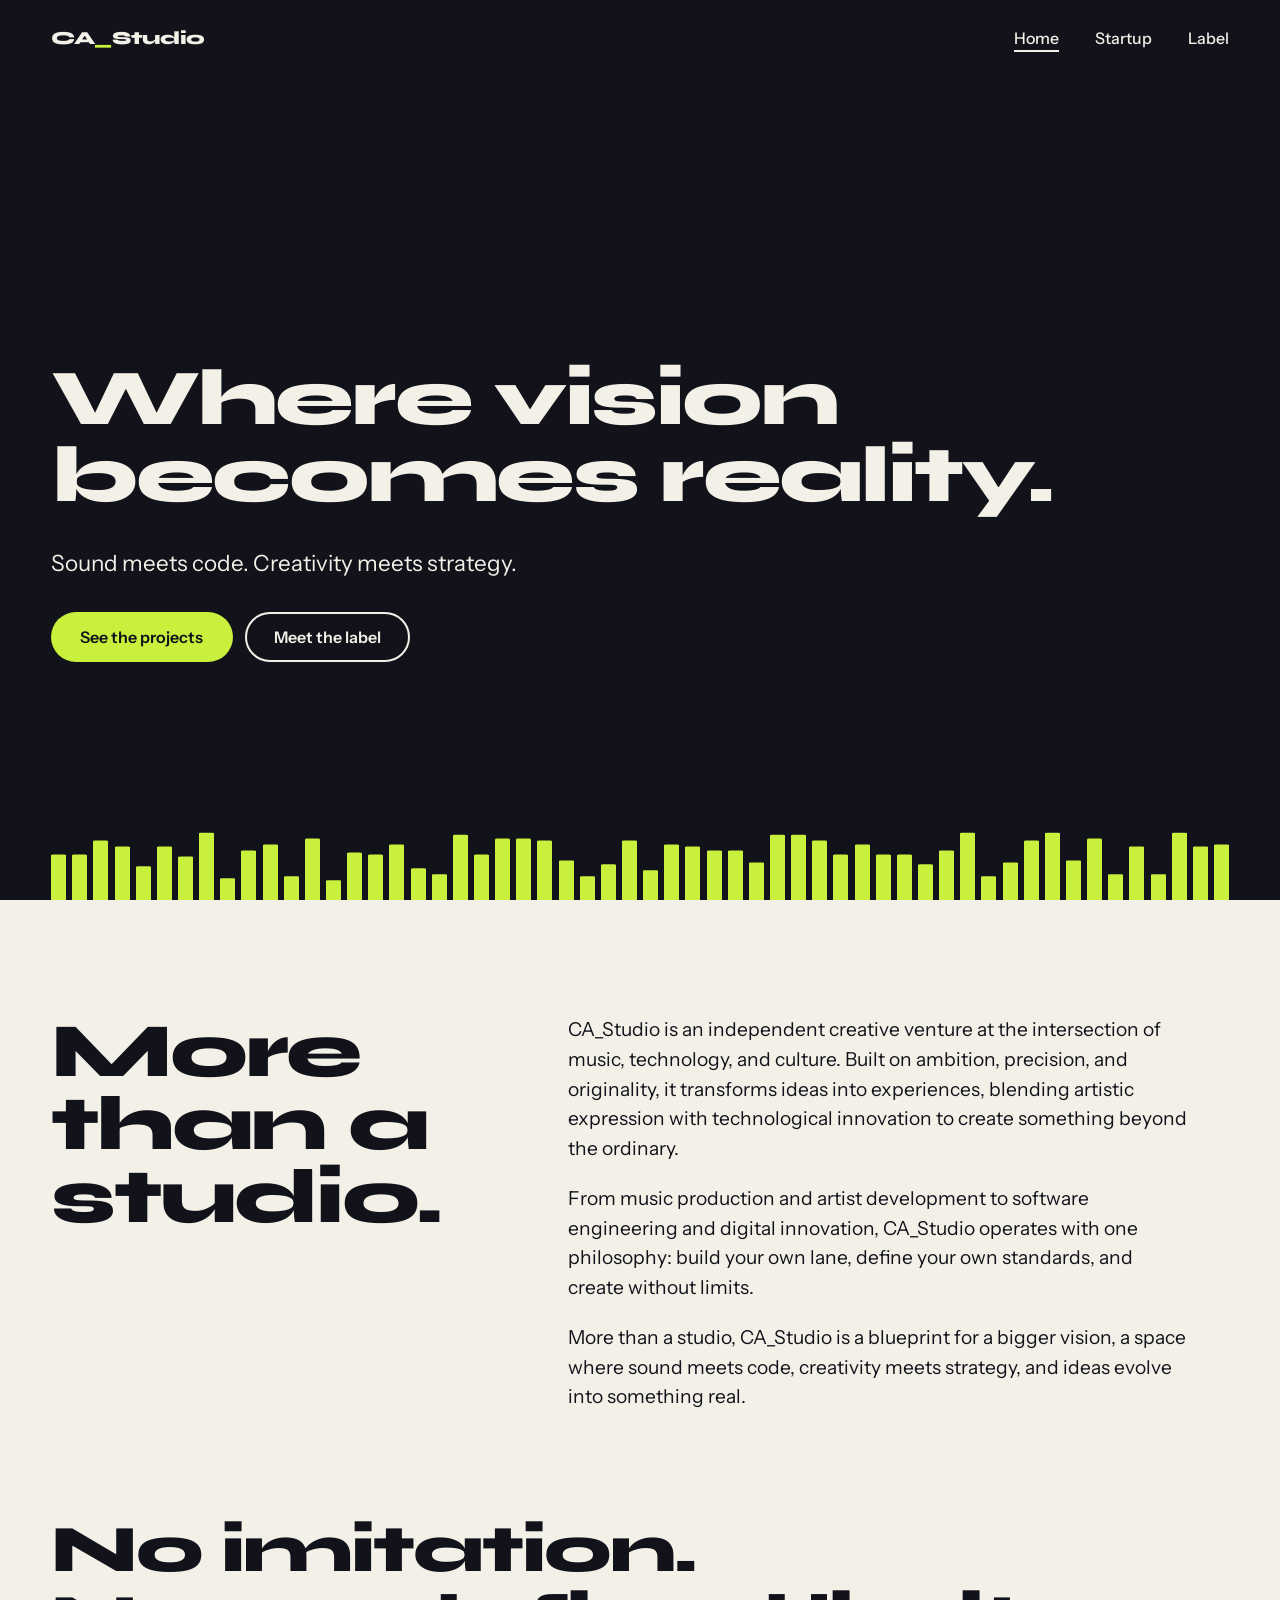
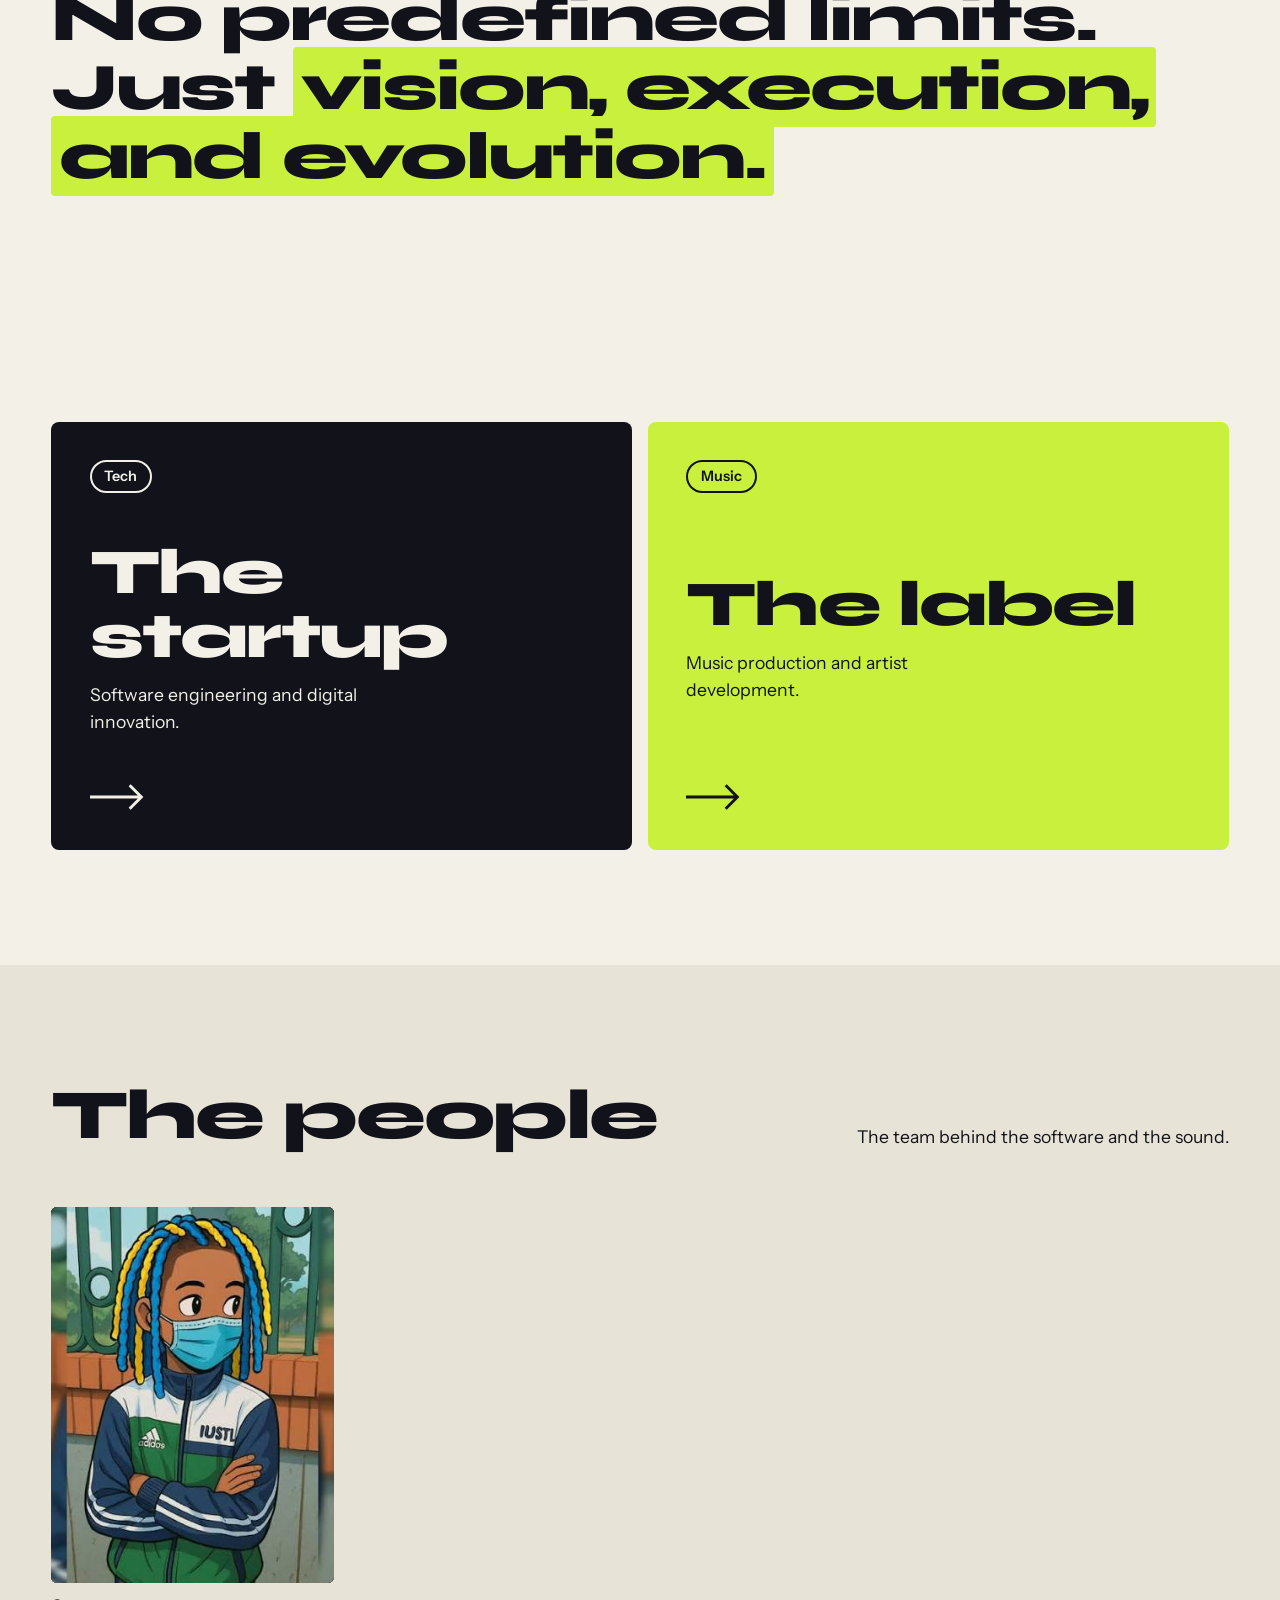
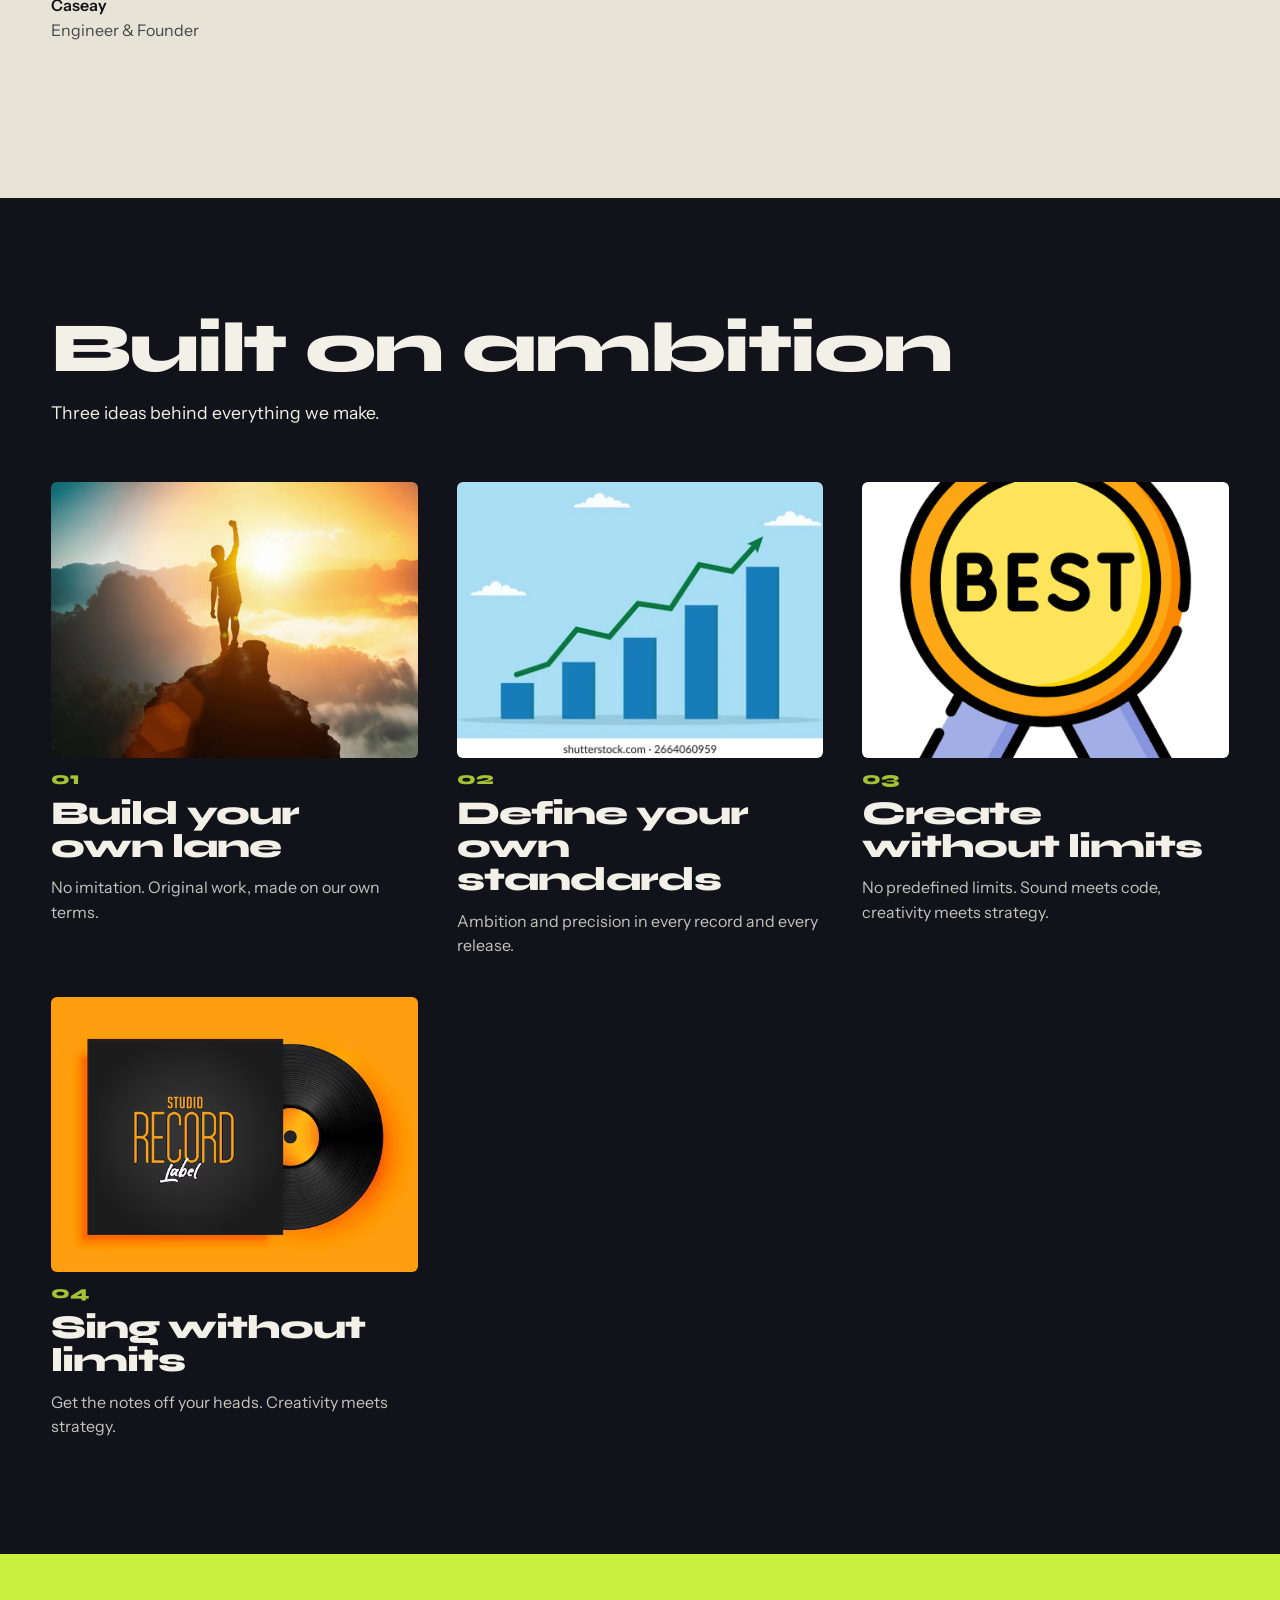
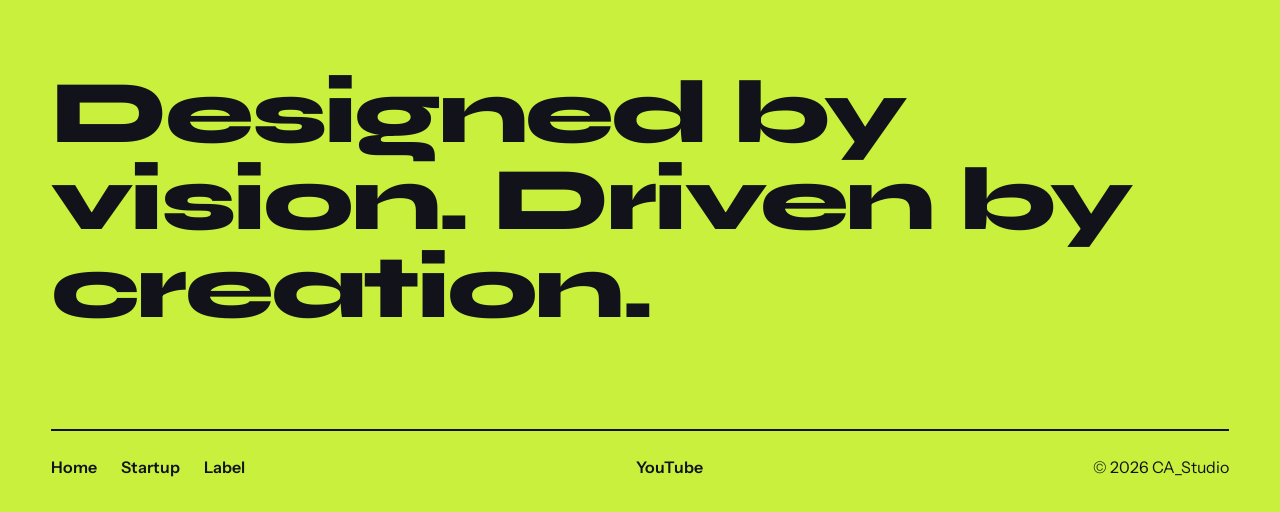
==== index.html @ f29d7f5f "first commit" ====
<!doctype html>
<html lang="en">
<head>
  <meta charset="utf-8">
  <meta name="viewport" content="width=device-width, initial-scale=1">
  <title>CA_Studio | Where Vision Becomes Reality</title>
  <meta name="description" content="CA_Studio is an independent creative venture at the intersection of music, technology, and culture.">
  <meta name="theme-color" content="#12131A">
  <link rel="preconnect" href="https://fonts.googleapis.com">
  <link rel="preconnect" href="https://fonts.gstatic.com" crossorigin>
  <link href="https://fonts.googleapis.com/css2?family=Instrument+Sans:wght@400;500;600&family=Syne:wght@600;700;800&display=swap" rel="stylesheet">
  <link rel="stylesheet" href="style.css">
  <script>document.documentElement.classList.add('js');</script>
</head>
<body data-page="home">

<header class="site-head">
  <nav class="nav" aria-label="Main">
    <a class="logo" href="index.html" aria-label="CA_Studio, home"><span class="logo-text">CA<span class="us">_</span>Studio</span></a>
    <ul>
      <li><a href="index.html" aria-current="page">Home</a></li>
      <li><a href="startup.html">Startup</a></li>
      <li><a href="label.html">Label</a></li>
    </ul>
  </nav>
</header>

<main>
  <section class="hero dark">
    <div class="wrap hero-inner">
      <h1>
        <span class="line"><span style="--i:0">Where vision</span></span>
        <span class="line"><span style="--i:1">becomes reality.</span></span>
      </h1>
      <p class="lede">Sound meets code. Creativity meets strategy.</p>
      <div class="actions">
        <a class="btn btn-lime" href="startup.html">See the projects</a>
        <a class="btn btn-line" href="label.html">Meet the label</a>
      </div>
    </div>
    <div class="wave" aria-hidden="true"></div>
  </section>

  <section class="about paper" aria-labelledby="aboutTitle">
    <div class="wrap">
      <div class="about-grid">
        <h2 id="aboutTitle" class="reveal">More than a studio.</h2>
        <div class="about-copy reveal" style="--d:90ms">
          <p>CA_Studio is an independent creative venture at the intersection of music, technology, and culture. Built on ambition, precision, and originality, it transforms ideas into experiences, blending artistic expression with technological innovation to create something beyond the ordinary.</p>
          <p>From music production and artist development to software engineering and digital innovation, CA_Studio operates with one philosophy: build your own lane, define your own standards, and create without limits.</p>
          <p>More than a studio, CA_Studio is a blueprint for a bigger vision, a space where sound meets code, creativity meets strategy, and ideas evolve into something real.</p>
        </div>
      </div>
      <p class="statement reveal">
        <span>No imitation.</span>
        <span>No predefined limits.</span>
        <span>Just <mark>vision, execution, and evolution.</mark></span>
      </p>
    </div>
  </section>

  <section class="doors paper" aria-labelledby="doorsTitle">
    <div class="wrap">
      <h2 class="sr-only" id="doorsTitle">Explore CA_Studio</h2>
      <div class="door-grid">
        <a class="door door-ink reveal" href="startup.html">
          <span class="door-tag">Tech</span>
          <span>
            <span class="door-title">The startup</span>
            <span class="door-text">Software engineering and digital innovation.</span>
          </span>
          <svg class="arrow" viewBox="0 0 48 24" aria-hidden="true"><path d="M0 12h44M34 2l10 10-10 10" fill="none" stroke="currentColor" stroke-width="2.5"/></svg>
        </a>
        <a class="door door-lime reveal" href="label.html" style="--d:90ms">
          <span class="door-tag">Music</span>
          <span>
            <span class="door-title">The label</span>
            <span class="door-text">Music production and artist development.</span>
          </span>
          <svg class="arrow" viewBox="0 0 48 24" aria-hidden="true"><path d="M0 12h44M34 2l10 10-10 10" fill="none" stroke="currentColor" stroke-width="2.5"/></svg>
        </a>
      </div>
    </div>
  </section>

  <section class="people paper-2" aria-labelledby="peopleTitle">
    <div class="wrap">
      <div class="sec-head reveal">
        <h2 id="peopleTitle">The people</h2>
        <p>The team behind the software and the sound.</p>
      </div>
      <div class="team-grid" id="team"></div>
    </div>
  </section>

  <section class="ambitions dark" aria-labelledby="ambTitle">
    <div class="wrap">
      <div class="sec-head reveal">
        <h2 id="ambTitle">Built on ambition</h2>
        <p>Three ideas behind everything we make.</p>
      </div>
      <div class="amb-grid" id="ambitions"></div>
    </div>
  </section>
</main>

<footer class="foot">
  <div class="wrap">
    <h2>Designed by vision. Driven by creation.</h2>
    <a class="btn btn-ink" data-mail href="#" hidden></a>
    <div class="foot-row">
      <nav aria-label="Footer">
        <a href="index.html">Home</a>
        <a href="startup.html">Startup</a>
        <a href="label.html">Label</a>
      </nav>
      <div class="socials" id="socials"></div>
      <p>&copy; <span id="year">2026</span> CA_Studio</p>
    </div>
  </div>
</footer>

<script src="data.js"></script>
<script src="script.js"></script>
</body>
</html>
---- style.css ----
:root {
  --ink: #12131A;
  --ink-2: #1C1E29;
  --ink-3: #2B2E3F;
  --paper: #F3F0E8;
  --paper-2: #E7E3D7;
  --lime: #C8F03C;
  --head: 'Syne', system-ui, -apple-system, 'Segoe UI', sans-serif;
  --body: 'Instrument Sans', system-ui, -apple-system, 'Segoe UI', sans-serif;
  --pad: clamp(1.25rem, 4vw, 3.5rem);
  --max: 1280px;
  --ease: cubic-bezier(.2, .8, .2, 1);
}

*, *::before, *::after { box-sizing: border-box; margin: 0; }
html { scroll-behavior: smooth; -webkit-text-size-adjust: 100%; }
body {
  font-family: var(--body);
  background: var(--paper); color: var(--ink);
  line-height: 1.55; -webkit-font-smoothing: antialiased;
}
ul { list-style: none; padding: 0; }
img { max-width: 100%; }
a { color: inherit; }

:focus-visible { outline: 3px solid currentColor; outline-offset: 3px; }
.dark .btn:focus-visible { outline-color: var(--lime); }
.paper .btn:focus-visible, .foot .btn:focus-visible { outline-color: var(--ink); }

.sr-only {
  position: absolute; width: 1px; height: 1px; margin: -1px; padding: 0;
  overflow: hidden; clip: rect(0 0 0 0); white-space: nowrap; border: 0;
}
.wrap { max-width: var(--max); margin-inline: auto; padding-inline: var(--pad); }

h1, h2, h3 { font-family: var(--head); font-weight: 800; letter-spacing: -.03em; line-height: 1; }

/* ---------- Header ---------- */
.site-head { position: absolute; inset: 0 0 auto 0; z-index: 5; color: var(--paper); }
body[data-page="label"] .site-head { color: var(--ink); }
.nav {
  display: flex; justify-content: space-between; align-items: center;
  max-width: var(--max); margin-inline: auto; padding: 1.5rem var(--pad);
}
.logo { display: inline-flex; align-items: center; gap: .6rem; text-decoration: none; font-family: var(--head); font-weight: 800; font-size: 1.15rem; letter-spacing: -.02em; }
.logo-mark {
  display: grid; place-items: center; width: 2.1rem; height: 2.1rem;
  background: var(--lime); color: var(--ink); border-radius: 6px; font-size: .95rem;
  transition: transform .4s var(--ease);
}
.logo:hover .logo-mark { transform: rotate(-8deg); }
.us { display: inline-block; color: var(--lime); transition: transform .3s var(--ease); }
.logo:hover .us { transform: translateY(-.18em); }
body[data-page="label"] .us { color: inherit; }
body[data-page="label"] .logo-mark { background: var(--ink); color: var(--lime); }
.nav ul { display: flex; gap: clamp(1rem, 3vw, 2.25rem); }
.nav ul a {
  text-decoration: none; font-weight: 500; padding: .25rem 0;
  background: linear-gradient(currentColor, currentColor) 0 100% / 0 2px no-repeat;
  transition: background-size .3s var(--ease);
}
.nav ul a:hover, .nav ul a:focus-visible, .nav ul a[aria-current="page"] { background-size: 100% 2px; }

/* ---------- Buttons ---------- */
.btn {
  display: inline-flex; align-items: center; justify-content: center; gap: .6rem;
  padding: .95rem 1.7rem; border: 2px solid transparent; border-radius: 999px;
  font: 600 1rem/1 var(--body); text-decoration: none; cursor: pointer;
  transition: transform .25s var(--ease), background .25s, color .25s;
}
.btn[hidden] { display: none; }
.btn:hover { transform: translateY(-2px); }
.btn-lime { background: var(--lime); color: var(--ink); }
.btn-line { border-color: var(--paper); color: var(--paper); }
.btn-line:hover { background: var(--paper); color: var(--ink); }
.btn-ink { background: var(--ink); color: var(--paper); }
.btn-ink:hover { background: var(--ink-3); }

/* ---------- Hero ---------- */
.hero {
  position: relative; overflow: hidden;
  min-height: 100svh;
  display: flex; flex-direction: column; justify-content: flex-end;
  padding-top: 8rem;
  background: var(--ink); color: var(--paper);
}
.hero-short { min-height: 64svh; }
.hero-inner { position: relative; z-index: 2; width: 100%; padding-bottom: clamp(3rem, 8vw, 6rem); }
.hero:not(.hero-short) .hero-inner { padding-bottom: calc(22svh + 2.5rem); }
.hero-short .hero-inner { padding-bottom: clamp(6rem, 18svh, 10rem); }
.hero.on-lime { background: var(--lime); color: var(--ink); }
.grid-bg {
  background-image:
    linear-gradient(rgba(243, 240, 232, .07) 1px, transparent 1px),
    linear-gradient(90deg, rgba(243, 240, 232, .07) 1px, transparent 1px);
  background-size: 56px 56px;
  background-color: var(--ink);
}

.hero h1 { font-size: clamp(2.4rem, 6.2vw, 6rem); line-height: .98; max-width: 16ch; }
.hero-short h1 { font-size: clamp(3.5rem, 11vw, 10rem); max-width: none; }
.line { display: block; overflow: hidden; padding-bottom: .14em; margin-bottom: -.14em; }
.line > span {
  display: block; transform: translateY(110%);
  animation: rise 1s var(--ease) forwards;
  animation-delay: calc(var(--i) * 130ms + 120ms);
}
.lede {
  max-width: 44ch; margin-top: clamp(1.25rem, 3vw, 2rem);
  font-size: clamp(1.1rem, 1.8vw, 1.4rem); line-height: 1.45;
  animation: fade .9s ease .75s both;
}
.actions { display: flex; flex-wrap: wrap; gap: .75rem; margin-top: 2rem; animation: fade .9s ease .95s both; }

/* the sound wave: tech meets music */
.wave {
  position: absolute; left: 0; right: 0; bottom: 0; z-index: 1;
  height: 22svh; display: flex; align-items: flex-end; gap: clamp(3px, .5vw, 8px);
  padding-inline: var(--pad);
}
.hero-short .wave { height: 16svh; }
.wave i {
  flex: 1; height: 100%; border-radius: 2px 2px 0 0;
  background: var(--lime); transform-origin: bottom;
  transform: scaleY(var(--lo, .2));
  animation: wave var(--dur, 1.4s) ease-in-out var(--dl, 0s) infinite alternate;
}
.on-lime .wave i { background: var(--ink); }

/* ---------- Sections ---------- */
.paper { background: var(--paper); color: var(--ink); }
.paper-2 { background: var(--paper-2); color: var(--ink); }
.dark { background: var(--ink); color: var(--paper); }
section:not(.hero) { padding: clamp(4rem, 9vw, 8rem) 0; }

.sec-head { display: flex; justify-content: space-between; align-items: flex-end; flex-wrap: wrap; gap: 1rem 3rem; margin-bottom: clamp(2rem, 5vw, 3.5rem); }
.sec-head h2 { font-size: clamp(2.25rem, 5.5vw, 5rem); }
.sec-head p { max-width: 34ch; font-size: 1.1rem; }

/* about */
.about-grid { display: grid; grid-template-columns: .8fr 1.2fr; gap: clamp(2rem, 6vw, 6rem); align-items: start; }
.about h2 { font-size: clamp(2.5rem, 6vw, 5.5rem); line-height: .95; }
.about-copy p { max-width: 48ch; font-size: clamp(1.1rem, 1.5vw, 1.3rem); }
.about-copy p + p { margin-top: 1.25rem; }
.statement { margin-top: clamp(3.5rem, 8vw, 7rem); font: 800 clamp(1.9rem, 5.2vw, 4.75rem)/1.04 var(--head); letter-spacing: -.03em; }
.statement span { display: block; }
.statement mark {
  color: inherit; border-radius: 4px; padding: 0 .12em;
  background: linear-gradient(var(--lime), var(--lime)) 0 0 / 100% 100% no-repeat;
  -webkit-box-decoration-break: clone; box-decoration-break: clone;
}
.js .statement mark { background-size: 0% 100%; }
.js .statement.in mark { background-size: 100% 100%; transition: background-size 1s var(--ease) .5s; }

/* doors */
.doors { padding-block: clamp(2.5rem, 6vw, 5rem); }
.door-grid { display: grid; grid-template-columns: 1fr 1fr; gap: 1rem; }
.door {
  display: flex; flex-direction: column; justify-content: space-between; gap: 3rem;
  min-height: clamp(260px, 32vw, 420px);
  padding: clamp(1.5rem, 3vw, 2.5rem); border-radius: 8px; text-decoration: none;
}
.door-ink { background: var(--ink); color: var(--paper); }
.door-lime { background: var(--lime); color: var(--ink); }
.door-tag { align-self: flex-start; padding: .2rem .8rem; border: 2px solid currentColor; border-radius: 999px; font-size: .9rem; font-weight: 600; }
.door-title { display: block; font-family: var(--head); font-weight: 800; font-size: clamp(2.25rem, 5vw, 4.5rem); line-height: 1; letter-spacing: -.03em; }
.door-text { display: block; margin-top: .75rem; max-width: 28ch; font-size: 1.1rem; }
.door .arrow { width: 56px; height: 28px; transition: transform .4s var(--ease); }
.door:hover .arrow, .door:focus-visible .arrow { transform: translateX(10px); }

/* shared media + generated art */
.media { position: relative; overflow: hidden; border-radius: 6px; background: var(--ink); }
.r-34 { aspect-ratio: 3 / 4; }
.r-45 { aspect-ratio: 4 / 5; }
.r-43 { aspect-ratio: 4 / 3; }
.r-169 { aspect-ratio: 16 / 10; }
.media img {
  position: absolute; inset: 0; width: 100%; height: 100%; object-fit: cover;
  opacity: 0; transition: opacity .7s, transform .8s var(--ease);
}
.media img.on { opacity: 1; }
.art {
  position: absolute; inset: 0; display: flex; align-items: flex-end; padding: 1rem; color: var(--paper);
}
.art span { font: 800 clamp(2rem, 5vw, 3.75rem)/1 var(--head); letter-spacing: -.03em; }
.art-0 { background: radial-gradient(circle at 70% 30%, var(--lime) 0 22%, transparent 22.5%), var(--ink); }
.art-1 { background: repeating-linear-gradient(135deg, var(--ink-2) 0 16px, var(--ink-3) 16px 32px); }
.art-2 { background: repeating-radial-gradient(circle at 30% 70%, var(--ink) 0 12px, var(--ink-3) 12px 14px); }
.art-3 { background: radial-gradient(var(--lime) 2px, transparent 2.6px) 0 0 / 20px 20px, var(--ink); }

/* team */
.team-grid { display: grid; grid-template-columns: repeat(4, 1fr); gap: 1rem; padding-bottom: 2.5rem; }
.tile:nth-child(even) { margin-top: 2.5rem; margin-bottom: -2.5rem; }
.tile:hover .media img { transform: scale(1.05); }
.tile figcaption { margin-top: .6rem; font-weight: 600; }
.tile figcaption span { display: block; font-weight: 400; opacity: .75; }

/* ambitions */
.amb-grid { display: grid; grid-template-columns: repeat(3, 1fr); gap: clamp(1.25rem, 3vw, 2.5rem); }
.amb:hover .media img { transform: scale(1.05); }
.amb-num { margin-top: 1.25rem; font: 800 1.1rem/1 var(--head); color: var(--lime); }
.amb h3 { margin-top: .6rem; font-size: clamp(1.6rem, 2.6vw, 2.25rem); }
.amb p { margin-top: .75rem; max-width: 34ch; opacity: .8; }

/* projects (startup page) */
.project {
  display: grid; grid-template-columns: 1.1fr .9fr; align-items: center;
  gap: clamp(1.5rem, 4vw, 4rem);
  padding: clamp(2rem, 5vw, 4rem) 0; border-top: 2px solid var(--ink);
}
.project:last-child { border-bottom: 2px solid var(--ink); }
.project:hover .media img { transform: scale(1.04); }
.proj-num { font: 800 clamp(3rem, 7vw, 6rem)/1 var(--head); letter-spacing: -.04em; }
.proj-title { margin-top: 1rem; font-size: clamp(2rem, 4.2vw, 3.75rem); }
.proj-tag { margin-top: 1rem; max-width: 36ch; font-size: 1.15rem; }
.status {
  display: inline-flex; align-items: center; gap: .55rem; margin-top: 1.25rem;
  padding: .3rem .9rem; border-radius: 999px; background: var(--lime); color: var(--ink);
  font-size: .95rem; font-weight: 600;
}
.status.done i { animation: none; }
.status i { width: .55rem; height: .55rem; border-radius: 50%; background: var(--ink); animation: blink 1.6s ease-in-out infinite; }
.tags { display: flex; flex-wrap: wrap; gap: .5rem; margin-top: 1rem; }
.tags li { padding: .15rem .75rem; border: 2px solid var(--ink); border-radius: 999px; font-size: .9rem; font-weight: 500; }
.proj-link { display: inline-flex; align-items: center; gap: .6rem; margin-top: 1.5rem; font-weight: 600; text-decoration: none; }
.proj-link span { background: linear-gradient(currentColor, currentColor) 0 100% / 100% 2px no-repeat; }
.proj-link svg { width: 32px; height: 16px; transition: transform .35s var(--ease); }
.proj-link:hover svg { transform: translateX(6px); }

/* artists (label page) */
.artist-grid { display: grid; grid-template-columns: repeat(3, 1fr); gap: clamp(1.5rem, 3vw, 2.5rem) clamp(1rem, 2vw, 1.75rem); }
.artist { display: block; text-decoration: none; color: inherit; }
.artist h3 { margin-top: 1rem; font-size: clamp(1.6rem, 2.6vw, 2.25rem); }
.artist .meta { margin-top: .4rem; opacity: .8; }
.artist .meta span { display: block; }
.artist:hover .media img, .artist:focus-visible .media img { transform: scale(1.05); }
.listen {
  position: absolute; z-index: 2; left: 1rem; bottom: 1rem;
  display: inline-flex; align-items: center; gap: .5rem;
  padding: .55rem 1.1rem; border-radius: 999px;
  background: var(--lime); color: var(--ink); font-weight: 600;
  transform: translateY(160%); transition: transform .45s var(--ease);
}
.listen svg { width: 24px; height: 12px; }
.artist:hover .listen, .artist:focus-visible .listen { transform: none; }
@media (hover: none) { .listen { transform: none; } }

.demo-inner { display: flex; justify-content: space-between; align-items: center; flex-wrap: wrap; gap: 1.5rem 3rem; }
.demo h2 { font-size: clamp(2rem, 4.8vw, 4rem); max-width: 18ch; }

.artist-grid.solo .artist { display: grid; grid-template-columns: minmax(0, 440px) 1fr; gap: clamp(1.5rem, 4vw, 4rem); align-items: end; }
.artist-grid.solo .artist h3 { margin: 0; font-size: clamp(3rem, 9vw, 8rem); line-height: .9; }
.artist-grid.solo .artist .meta { margin-top: 1rem; font-size: 1.15rem; }

/* ---------- Artist page ---------- */
.back { display: inline-flex; align-items: center; gap: .6rem; margin-bottom: 1.5rem; font-weight: 600; text-decoration: none; }
.back svg { width: 32px; height: 16px; transform: scaleX(-1); transition: transform .35s var(--ease); }
.back:hover svg { transform: scaleX(-1) translateX(6px); }

.artist-layout { display: grid; grid-template-columns: minmax(0, 360px) minmax(0, 1fr); gap: clamp(2rem, 5vw, 5rem); align-items: start; }
.artist-side { position: sticky; top: 2rem; display: grid; gap: 1rem; }
.artist-side[hidden] { display: none; }
.artist-side .btn { justify-self: start; }
.empty { font-size: 1.2rem; }

.tracks { border-top: 2px solid var(--ink); }
.track {
  display: grid; grid-template-columns: 52px minmax(0, 1fr) auto; align-items: center;
  gap: 1rem 1.25rem; padding: 1.1rem .9rem; border-bottom: 2px solid var(--ink);
  transition: background .25s, color .25s;
}
.track:not(.soon):hover, .track:not(.soon):focus-within, .track[data-state="playing"] { background: var(--ink); color: var(--paper); }
.play {
  width: 52px; height: 52px; display: grid; place-items: center;
  border: 2px solid currentColor; border-radius: 50%; background: transparent; color: inherit; cursor: pointer;
  transition: background .2s, color .2s, transform .2s var(--ease);
}
.track:not(.soon):hover .play, .track:not(.soon):focus-within .play, .track[data-state="playing"] .play { background: var(--lime); color: var(--ink); border-color: var(--lime); }
.play:active { transform: scale(.93); }
.play:disabled { opacity: .35; cursor: not-allowed; }
.play svg { grid-area: 1 / 1; width: 20px; height: 20px; fill: currentColor; }
.play .i-pause { display: none; }
.track[data-state="playing"] .i-play { display: none; }
.track[data-state="playing"] .i-pause { display: block; }

.track h3 { display: flex; align-items: center; gap: .75rem; font-size: clamp(1.4rem, 2.8vw, 2.2rem); font-weight: 700; line-height: 1.05; }
.note-line { margin-top: .35rem; opacity: .75; }
.note { display: block; margin-top: .3rem; font-size: .95rem; font-weight: 500; }
.note:empty { display: none; }
.pill { display: inline-block; margin-top: .6rem; padding: .15rem .8rem; border-radius: 999px; background: var(--lime); color: var(--ink); font-size: .9rem; font-weight: 600; }
.count { display: flex; flex-direction: column; align-items: flex-end; gap: .35rem; font: 800 clamp(1.2rem, 2.2vw, 1.75rem)/1 var(--head); letter-spacing: -.02em; font-variant-numeric: tabular-nums; }
.song-link { font: 600 .9rem var(--body); letter-spacing: 0; }

.bar { height: 8px; margin-top: .75rem; border-radius: 999px; overflow: hidden; background: color-mix(in srgb, currentColor 16%, transparent); }
.bar i { display: block; width: 0; height: 100%; border-radius: inherit; background: var(--ink); transition: width 1.1s var(--ease) calc(var(--n) * 90ms), background .25s; }
.tracks.in .bar i { width: var(--w); }
.track:not(.soon):hover .bar i, .track:not(.soon):focus-within .bar i, .track[data-state="playing"] .bar i { background: var(--lime); }

.eq { display: none; align-items: flex-end; gap: 3px; height: .75em; }
.track[data-state="playing"] .eq { display: inline-flex; }
.eq i { display: block; width: 4px; height: 100%; border-radius: 1px; background: currentColor; transform-origin: bottom; animation: bounce .8s ease-in-out infinite alternate; }
.eq i:nth-child(2) { animation-delay: -.3s; animation-duration: .6s; }
.eq i:nth-child(3) { animation-delay: -.5s; animation-duration: .9s; }
.eq i:nth-child(4) { animation-delay: -.2s; animation-duration: .7s; }
.caption { margin-top: 1rem; font-size: .95rem; }
@keyframes bounce { from { transform: scaleY(.25); } to { transform: scaleY(1); } }

/* ---------- Footer ---------- */
.foot { background: var(--lime); color: var(--ink); padding: clamp(4rem, 9vw, 8rem) 0 2rem; }
.foot h2 { max-width: 16ch; font-size: clamp(2.25rem, 7vw, 6.25rem); line-height: .98; margin-bottom: 2rem; }
.foot-row {
  display: flex; flex-wrap: wrap; justify-content: space-between; align-items: center;
  gap: 1rem 2rem; margin-top: clamp(3rem, 8vw, 6rem); padding-top: 1.5rem; border-top: 2px solid var(--ink);
}
.foot nav, .socials { display: flex; flex-wrap: wrap; gap: .5rem 1.5rem; }
.foot a:not(.btn) { font-weight: 600; text-decoration: none; background: linear-gradient(currentColor, currentColor) 0 100% / 0 2px no-repeat; transition: background-size .3s var(--ease); }
.foot a:not(.btn):hover { background-size: 100% 2px; }

/* ---------- Motion ---------- */
.js .reveal {
  opacity: 0; transform: translateY(22px);
  transition: opacity .8s ease, transform .8s var(--ease);
  transition-delay: var(--d, 0ms);
}
.js .reveal.in { opacity: 1; transform: none; }
.js .door.reveal.in:hover { transform: translateY(-6px); transition-delay: 0ms; transition-duration: .35s; }

@keyframes rise { to { transform: translateY(0); } }
@keyframes fade { from { opacity: 0; transform: translateY(12px); } to { opacity: 1; transform: none; } }
@keyframes wave { to { transform: scaleY(var(--hi, .8)); } }
@keyframes blink { 50% { opacity: .25; } }

/* ---------- Responsive ---------- */
@media (max-width: 900px) {
  .artist-layout { grid-template-columns: 1fr; }
  .artist-side { position: static; max-width: 360px; }
  .about-grid { grid-template-columns: 1fr; }
  .artist-grid.solo .artist { grid-template-columns: 1fr; }
  .team-grid { grid-template-columns: repeat(2, 1fr); }
  .amb-grid { grid-template-columns: 1fr; }
  .amb .media { aspect-ratio: 16 / 10; }
  .artist-grid { grid-template-columns: repeat(2, 1fr); }
}
@media (min-width: 861px) { .project:nth-child(even) .media { order: 2; } }
@media (max-width: 860px) { .project { grid-template-columns: 1fr; } }
@media (max-width: 640px) {
  .door-grid { grid-template-columns: 1fr; }
  .door { min-height: 240px; }
}

@media (prefers-reduced-motion: reduce) {
  html { scroll-behavior: auto; }
  *, *::before, *::after {
    animation-duration: .001ms !important; animation-delay: 0s !important;
    animation-iteration-count: 1 !important;
    transition-duration: .001ms !important; transition-delay: 0s !important;
  }
  .js .reveal { opacity: 1; transform: none; }
}
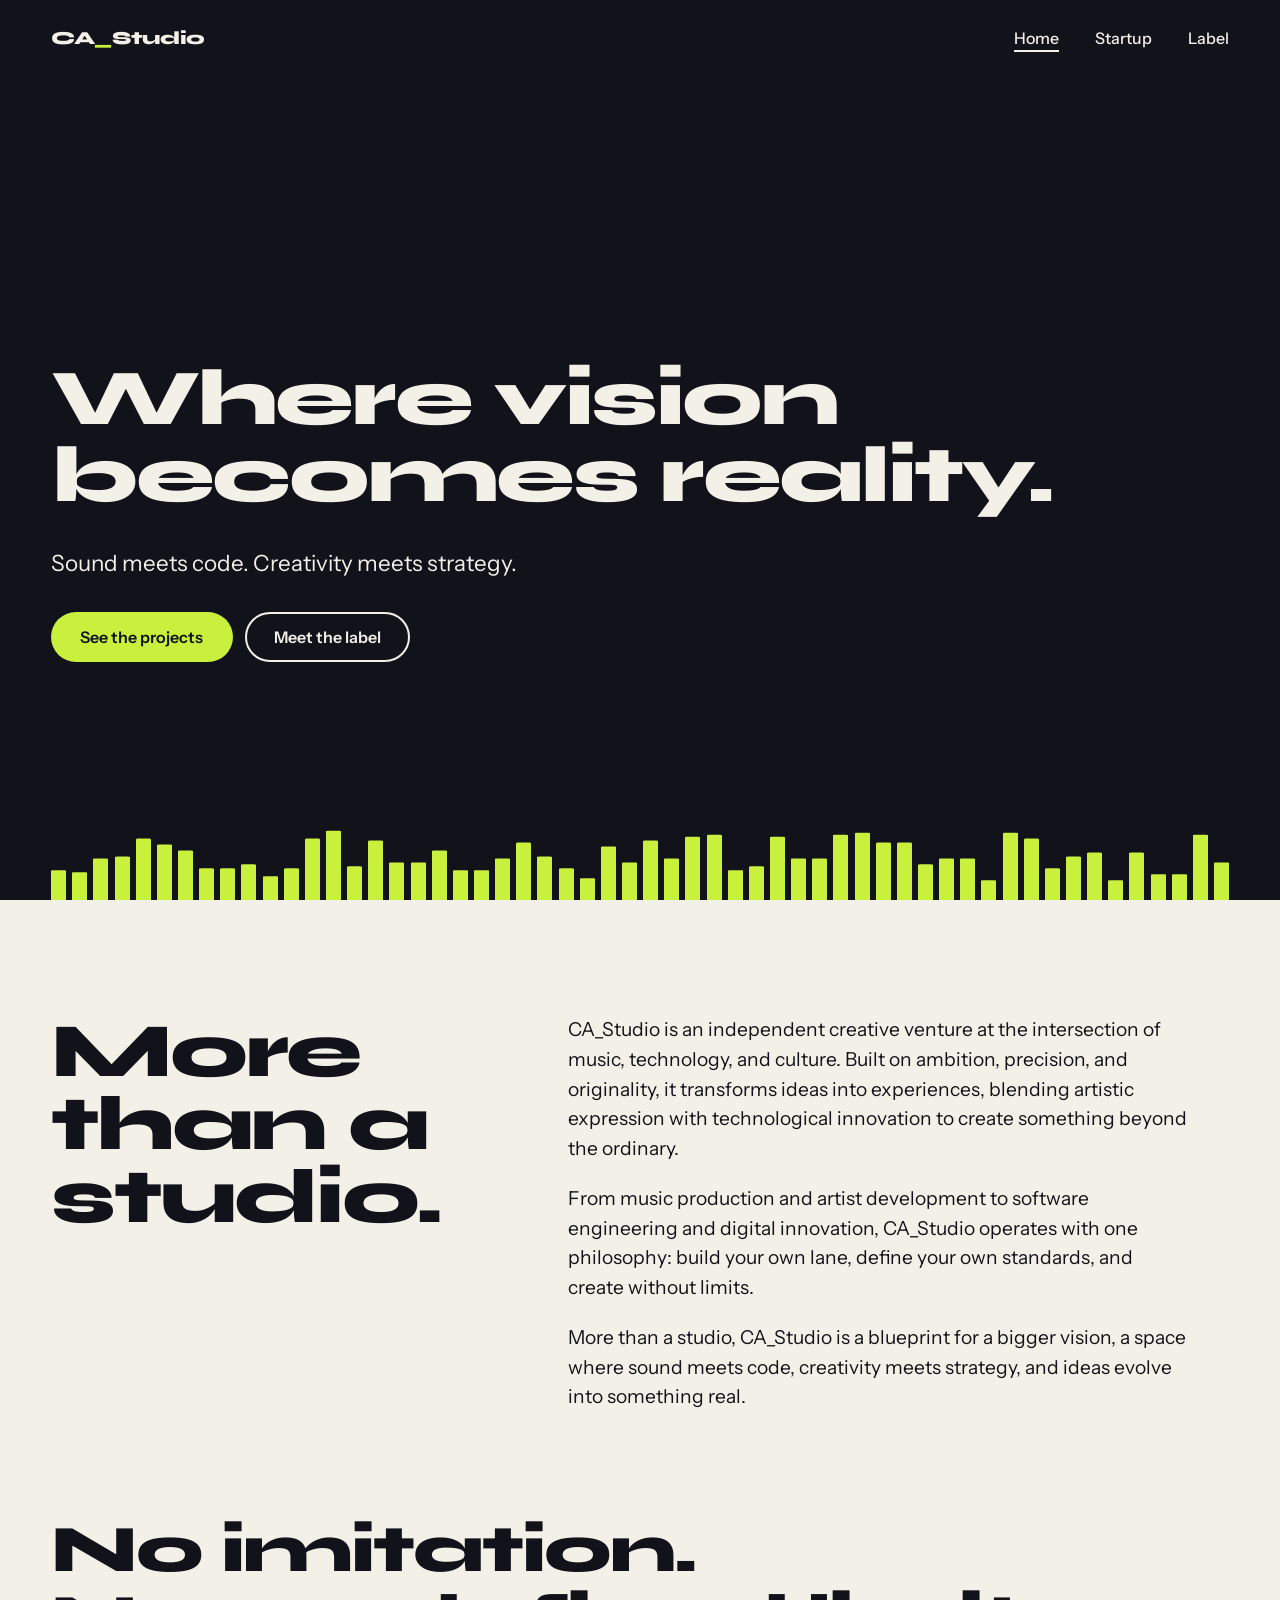
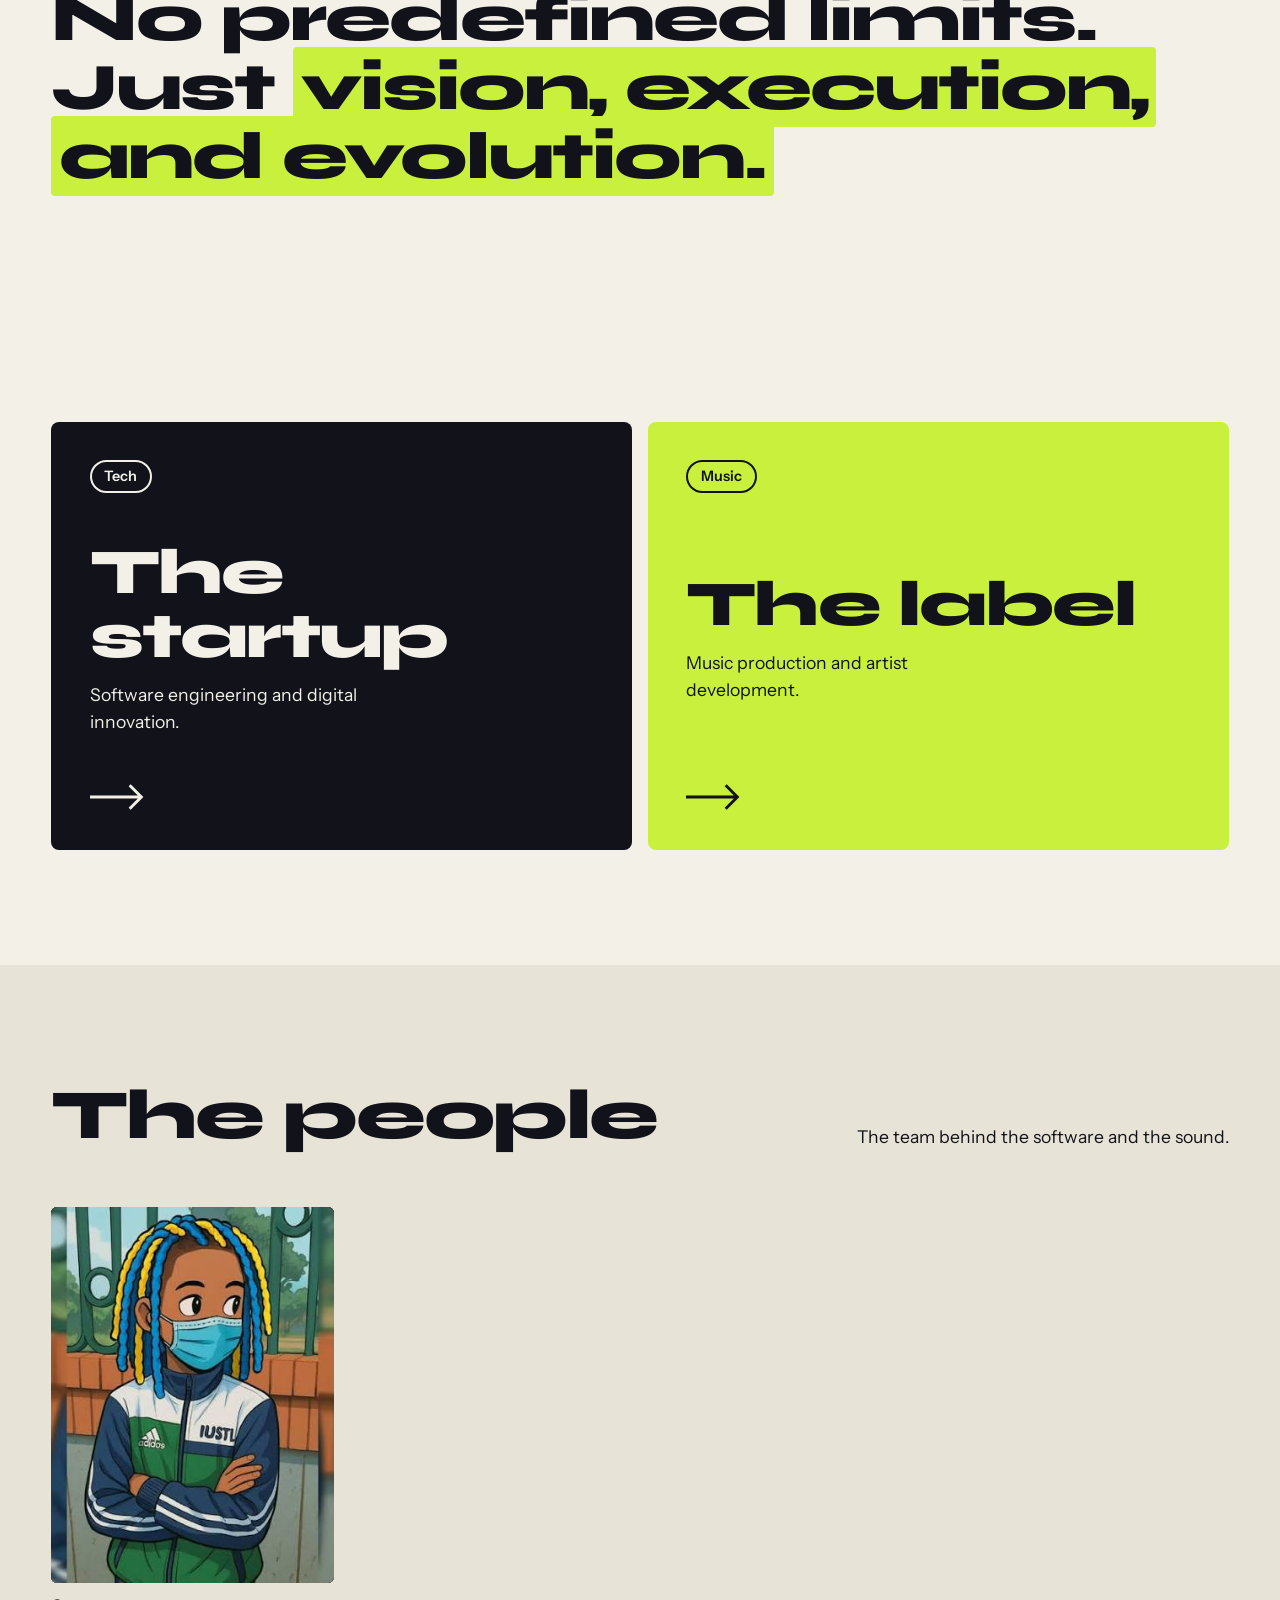
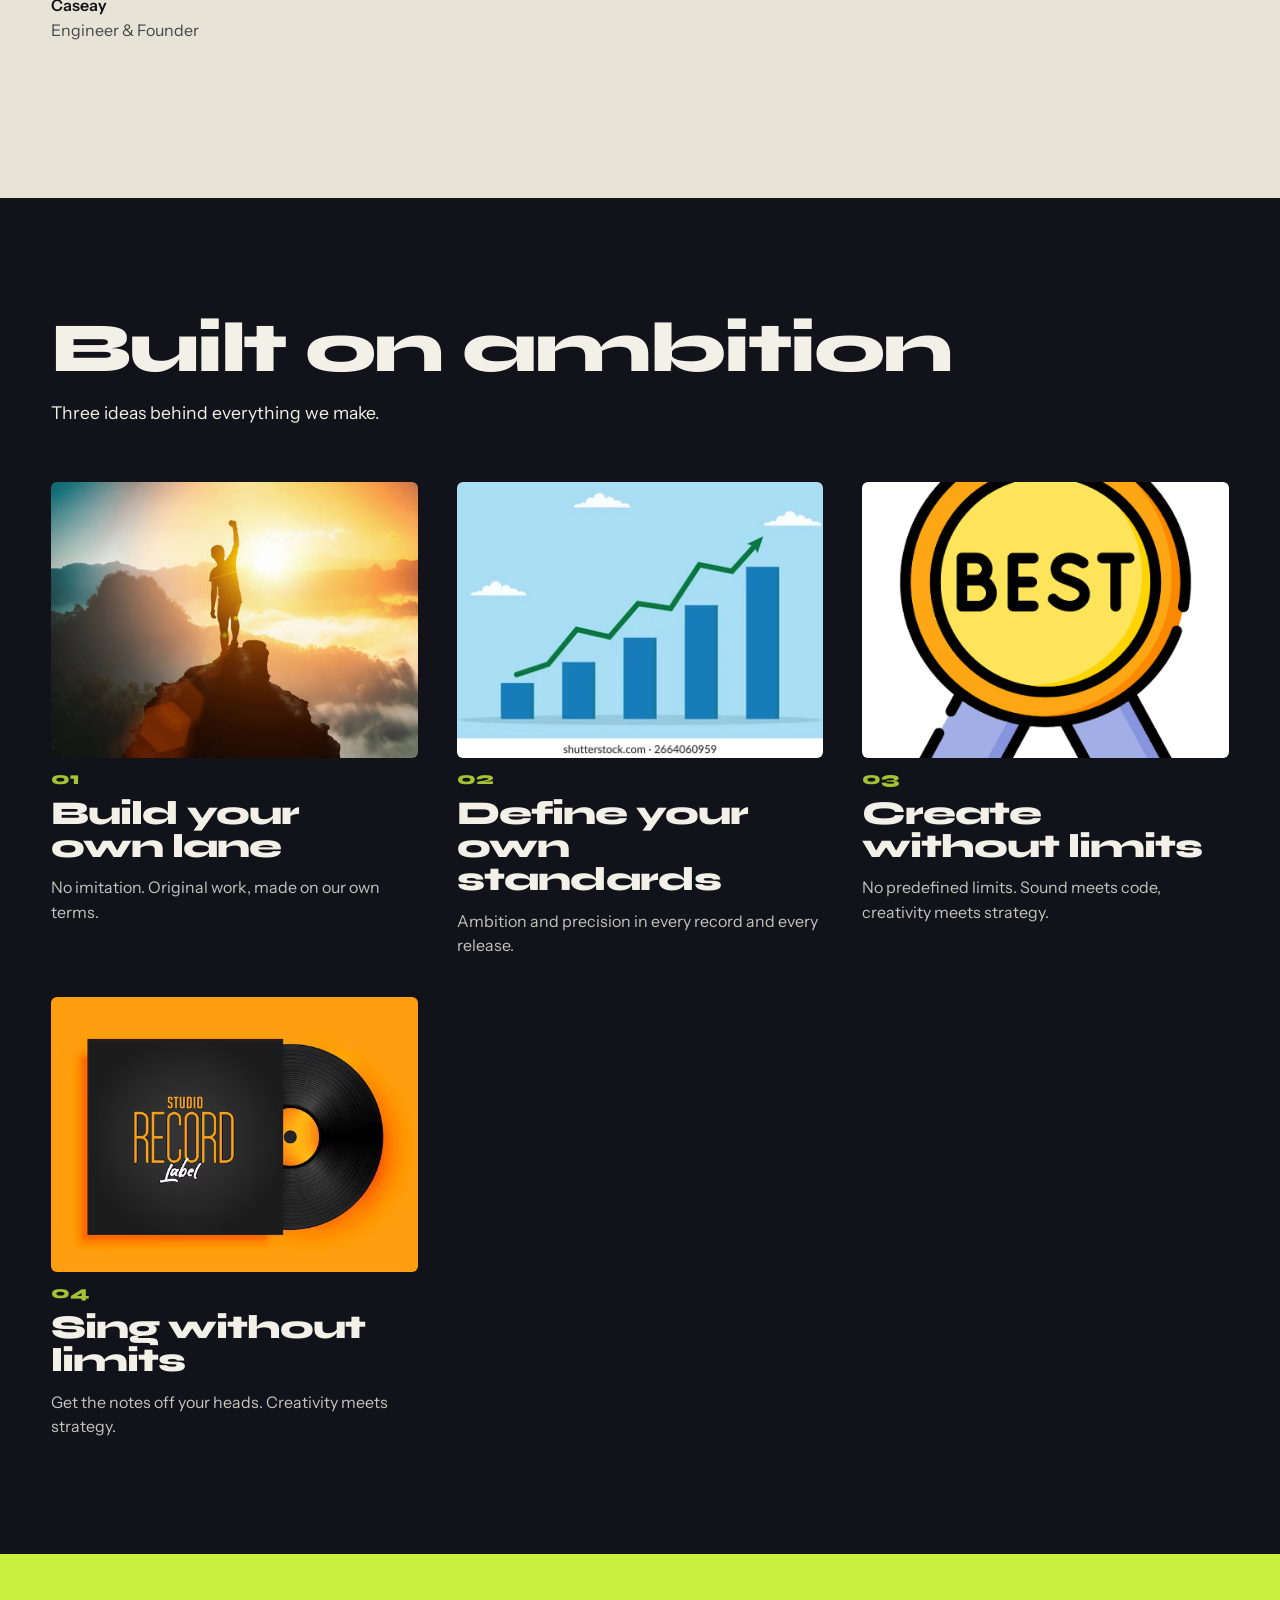
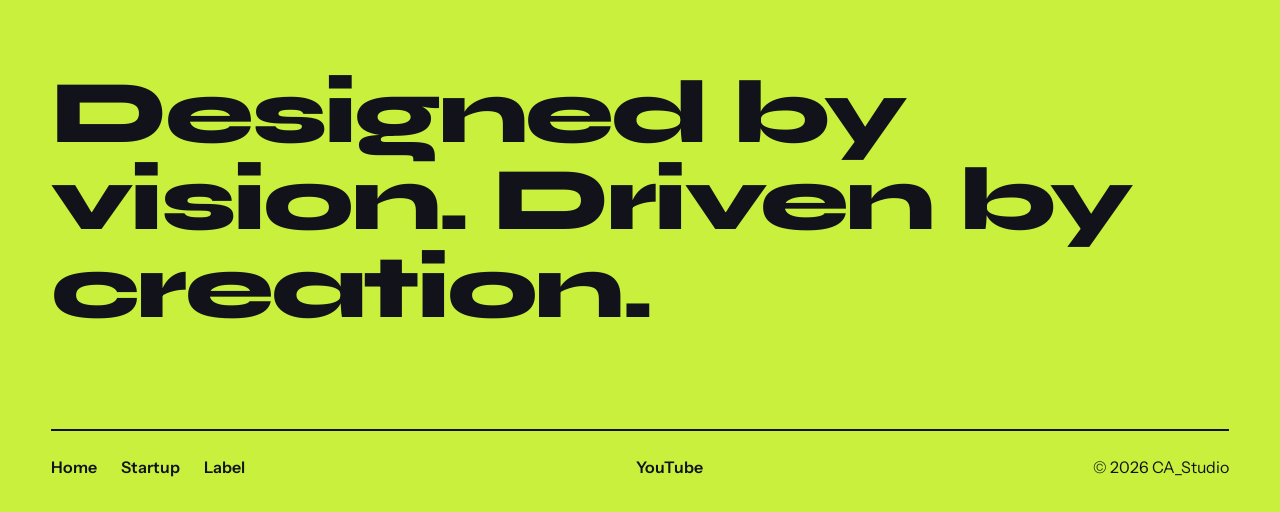
==== commit 052f3edb: "third commit" ====
--- a/index.html
+++ b/index.html
@@ -10,6 +10,7 @@
   <link rel="preconnect" href="https://fonts.gstatic.com" crossorigin>
   <link href="https://fonts.googleapis.com/css2?family=Instrument+Sans:wght@400;500;600&family=Syne:wght@600;700;800&display=swap" rel="stylesheet">
   <link rel="stylesheet" href="style.css">
+  <link rel="shortcut icon" href="./images/logo.jfif" type="image/x-icon">
   <script>document.documentElement.classList.add('js');</script>
 </head>
 <body data-page="home">
